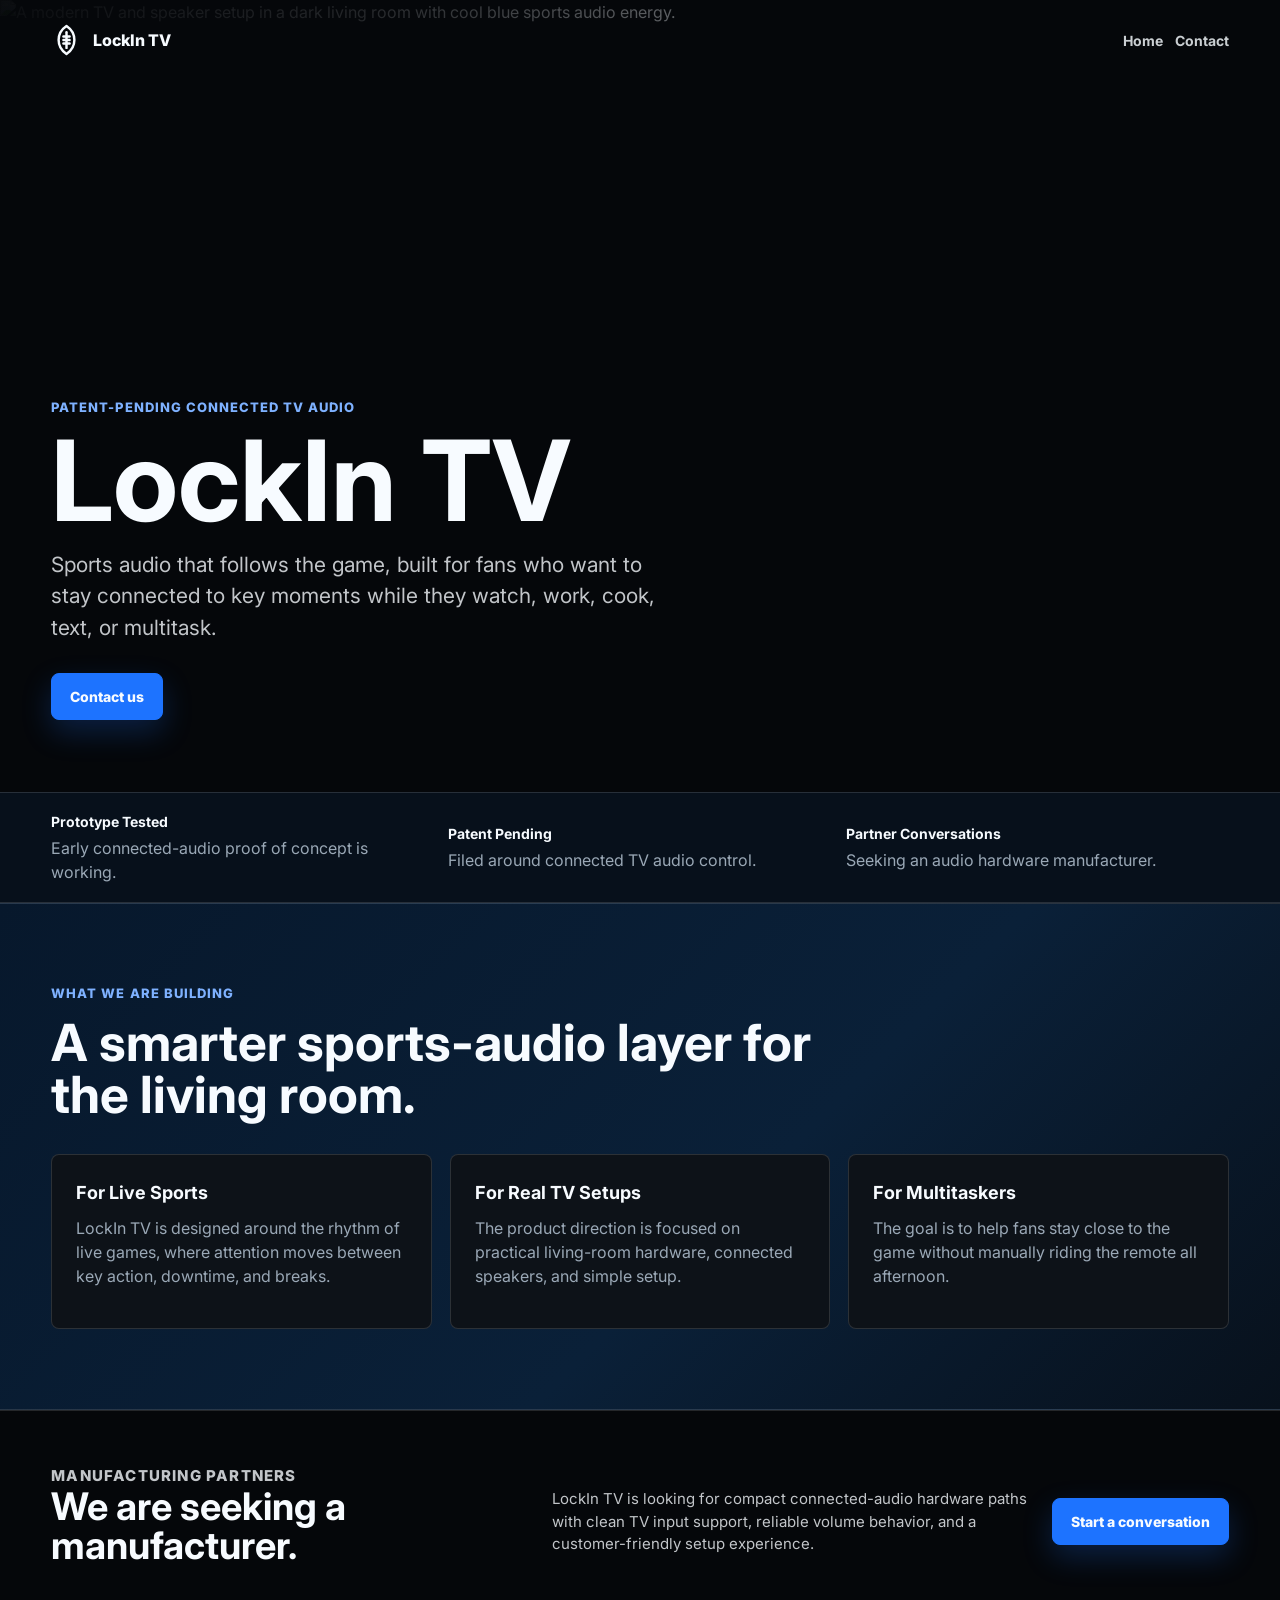
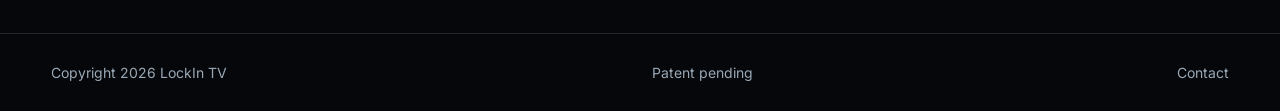
==== index.html @ 14f1bd84 "Add files via upload" ====
﻿<!doctype html>
<html lang="en">
<head>
  <meta charset="utf-8">
  <meta name="viewport" content="width=device-width, initial-scale=1">
  <meta name="description" content="LockIn TV is building patent-pending connected TV audio technology for live sports fans.">
  <title>LockIn TV | Sports Audio That Follows The Game</title>
  <link rel="preconnect" href="https://fonts.googleapis.com">
  <link rel="preconnect" href="https://fonts.gstatic.com" crossorigin>
  <link href="https://fonts.googleapis.com/css2?family=Inter:wght@500;600;700;800&display=swap" rel="stylesheet">
  <link rel="stylesheet" href="styles.css">
</head>
<body>
  <header class="site-header">
    <a class="brand" href="index.html" aria-label="LockIn TV home">
      <span class="brand-mark" aria-hidden="true"></span>
      <span>LockIn TV</span>
    </a>
    <nav aria-label="Primary navigation">
      <a href="index.html">Home</a>
      <a href="contact.html">Contact</a>
    </nav>
  </header>

  <main>
    <section class="hero">
      <img class="hero-image" src="assets/lockintv-hero.png" alt="A modern TV and speaker setup in a dark living room with cool blue sports audio energy.">
      <div class="hero-shade"></div>
      <div class="hero-content">
        <p class="eyebrow">Patent-pending connected TV audio</p>
        <h1>LockIn TV</h1>
        <p class="hero-copy">Sports audio that follows the game, built for fans who want to stay connected to key moments while they watch, work, cook, text, or multitask.</p>
        <div class="hero-actions">
          <a class="button primary" href="contact.html">Contact us</a>
        </div>
      </div>
    </section>

    <section class="status-strip" aria-label="Company status">
      <div>
        <strong>Prototype Tested</strong>
        <span>Early connected-audio proof of concept is working.</span>
      </div>
      <div>
        <strong>Patent Pending</strong>
        <span>Filed around connected TV audio control.</span>
      </div>
      <div>
        <strong>Partner Conversations</strong>
        <span>Seeking an audio hardware manufacturer.</span>
      </div>
    </section>

    <section class="section">
      <div class="section-heading">
        <p class="eyebrow">What We Are Building</p>
        <h2>A smarter sports-audio layer for the living room.</h2>
      </div>
      <div class="feature-grid">
        <article>
          <h3>For Live Sports</h3>
          <p>LockIn TV is designed around the rhythm of live games, where attention moves between key action, downtime, and breaks.</p>
        </article>
        <article>
          <h3>For Real TV Setups</h3>
          <p>The product direction is focused on practical living-room hardware, connected speakers, and simple setup.</p>
        </article>
        <article>
          <h3>For Multitaskers</h3>
          <p>The goal is to help fans stay close to the game without manually riding the remote all afternoon.</p>
        </article>
      </div>
    </section>

    <section class="partner-band">
      <div>
        <p class="eyebrow">Manufacturing Partners</p>
        <h2>We are seeking a manufacturer.</h2>
      </div>
      <p>LockIn TV is looking for compact connected-audio hardware paths with clean TV input support, reliable volume behavior, and a customer-friendly setup experience.</p>
      <a class="button primary" href="contact.html">Start a conversation</a>
    </section>
  </main>

  <footer class="site-footer">
    <span>Copyright 2026 LockIn TV</span>
    <span>Patent pending</span>
    <a href="contact.html">Contact</a>
  </footer>
</body>
</html>
---- styles.css ----
:root {
  --black: #05070a;
  --panel: #0d1218;
  --panel-2: #111923;
  --white: #f7fbff;
  --muted: #9aa8b6;
  --line: rgba(255,255,255,0.13);
  --blue: #1d73ff;
  --navy: #07182c;
  --navy-2: #0b2a4b;
  --shadow: rgba(0, 0, 0, 0.38);
}

* {
  box-sizing: border-box;
}

html {
  background: var(--black);
  color: var(--white);
  font-family: Inter, system-ui, -apple-system, BlinkMacSystemFont, "Segoe UI", sans-serif;
  line-height: 1.5;
}

body {
  margin: 0;
  min-width: 320px;
  background: var(--black);
  overflow-x: hidden;
}

a {
  color: inherit;
  text-decoration: none;
}

.site-header {
  position: absolute;
  top: 0;
  left: 0;
  right: 0;
  z-index: 10;
  display: flex;
  align-items: center;
  justify-content: space-between;
  gap: 20px;
  padding: 22px clamp(18px, 4vw, 56px);
}

.site-header.solid {
  position: relative;
  background: rgba(5, 7, 10, 0.94);
  border-bottom: 1px solid var(--line);
}

.brand,
nav {
  display: flex;
  align-items: center;
  gap: 12px;
}

.brand {
  font-weight: 800;
  letter-spacing: 0;
}

.brand-mark {
  display: grid;
  place-items: center;
  width: 30px;
  height: 36px;
  position: relative;
  border: 0;
  background: transparent;
  color: var(--white);
}

.brand-mark::before {
  content: "";
  position: absolute;
  width: 22px;
  height: 32px;
  background: currentColor;
  -webkit-mask: url("data:image/svg+xml,%3Csvg xmlns='http://www.w3.org/2000/svg' viewBox='0 0 24 36' fill='none' stroke='black' stroke-width='2.8' stroke-linecap='round' stroke-linejoin='round'%3E%3Cpath d='M12 2C6 6 3 12 3 18s3 12 9 16c6-4 9-10 9-16S18 6 12 2Z'/%3E%3Cpath d='M12 9v18'/%3E%3Cpath d='M8.5 14h7'/%3E%3Cpath d='M8.5 18h7'/%3E%3Cpath d='M8.5 22h7'/%3E%3C/svg%3E") center / contain no-repeat;
  mask: url("data:image/svg+xml,%3Csvg xmlns='http://www.w3.org/2000/svg' viewBox='0 0 24 36' fill='none' stroke='black' stroke-width='2.8' stroke-linecap='round' stroke-linejoin='round'%3E%3Cpath d='M12 2C6 6 3 12 3 18s3 12 9 16c6-4 9-10 9-16S18 6 12 2Z'/%3E%3Cpath d='M12 9v18'/%3E%3Cpath d='M8.5 14h7'/%3E%3Cpath d='M8.5 18h7'/%3E%3Cpath d='M8.5 22h7'/%3E%3C/svg%3E") center / contain no-repeat;
}

.brand-mark::after {
  content: none;
}

nav a {
  color: rgba(247, 251, 255, 0.82);
  font-size: 14px;
  font-weight: 700;
}

nav a:hover {
  color: var(--white);
}

.hero {
  position: relative;
  min-height: 88vh;
  display: grid;
  align-items: end;
  padding: 120px clamp(18px, 4vw, 56px) 72px;
  overflow: hidden;
}

.hero-image,
.hero-shade {
  position: absolute;
  inset: 0;
  width: 100%;
  height: 100%;
}

.hero-image {
  object-fit: cover;
}

.hero-shade {
  background:
    linear-gradient(90deg, rgba(5,7,10,0.96) 0%, rgba(5,7,10,0.82) 28%, rgba(5,7,10,0.2) 72%, rgba(5,7,10,0.5) 100%),
    linear-gradient(0deg, rgba(5,7,10,0.98) 0%, rgba(5,7,10,0.1) 42%, rgba(5,7,10,0.32) 100%);
}

.hero-content {
  position: relative;
  width: 100%;
  max-width: 690px;
  min-width: 0;
}

.eyebrow {
  margin: 0 0 12px;
  color: #7eb1ff;
  font-size: 13px;
  font-weight: 800;
  letter-spacing: 0.08em;
  text-transform: uppercase;
}

h1,
h2,
h3,
p {
  margin-top: 0;
}

h1 {
  margin-bottom: 18px;
  font-size: clamp(56px, 9vw, 112px);
  line-height: 0.9;
  letter-spacing: 0;
}

h2 {
  margin-bottom: 14px;
  font-size: clamp(30px, 4vw, 56px);
  line-height: 1.02;
  letter-spacing: 0;
}

h3 {
  margin-bottom: 10px;
  font-size: 18px;
}

.hero-copy,
.contact-hero p,
.partner-band p,
.contact-aside p,
.contact-card p {
  color: rgba(247, 251, 255, 0.78);
  font-size: clamp(17px, 2vw, 21px);
}

.hero-copy {
  width: 100%;
  max-width: 620px;
  margin-bottom: 30px;
  overflow-wrap: break-word;
}

.hero-actions,
.status-strip,
.partner-band,
.site-footer {
  display: flex;
  align-items: center;
  gap: 14px;
  flex-wrap: wrap;
}

.button {
  display: inline-flex;
  align-items: center;
  justify-content: center;
  min-height: 46px;
  padding: 12px 18px;
  border-radius: 8px;
  border: 1px solid rgba(255,255,255,0.18);
  font-weight: 800;
  font-size: 14px;
}

.button.primary {
  background: var(--blue);
  color: var(--white);
  border-color: var(--blue);
  box-shadow: 0 12px 30px rgba(29, 115, 255, 0.23);
}

.button.secondary {
  background: rgba(255,255,255,0.07);
  color: var(--white);
}

.status-strip {
  padding: 18px clamp(18px, 4vw, 56px);
  background: #07101b;
  border-top: 1px solid var(--line);
  border-bottom: 1px solid var(--line);
}

.status-strip div {
  flex: 1 1 220px;
  display: grid;
  gap: 4px;
  min-width: 0;
}

.status-strip strong {
  font-size: 14px;
}

.status-strip span,
.feature-grid p,
.form-note,
dd {
  color: var(--muted);
}

.section {
  padding: 80px clamp(18px, 4vw, 56px);
  background: linear-gradient(135deg, #07182c 0%, #0a2038 58%, #08111c 100%);
  border-top: 1px solid var(--line);
  border-bottom: 1px solid var(--line);
}

.section-heading {
  width: min(780px, 100%);
  margin-bottom: 34px;
  min-width: 0;
}

.feature-grid {
  display: grid;
  grid-template-columns: repeat(3, minmax(0, 1fr));
  gap: 18px;
}

.feature-grid article,
.contact-card,
.contact-aside {
  border: 1px solid var(--line);
  background: var(--panel);
  border-radius: 8px;
  padding: 24px;
}

.partner-band {
  justify-content: space-between;
  padding: 54px clamp(18px, 4vw, 56px);
  background: var(--black);
  border-top: 1px solid var(--line);
  border-bottom: 1px solid var(--line);
}

.partner-band div,
.partner-band p {
  flex: 1 1 280px;
  min-width: 0;
}

.partner-band p {
  max-width: 620px;
  margin-bottom: 0;
  font-size: 15px;
}

.partner-band h2 {
  max-width: 520px;
  font-size: clamp(24px, 3vw, 38px);
}

.site-footer {
  justify-content: space-between;
  padding: 28px clamp(18px, 4vw, 56px);
  color: var(--muted);
  font-size: 14px;
}

.site-footer a:hover {
  color: var(--white);
}

.contact-main {
  min-height: calc(100vh - 92px);
  background:
    radial-gradient(circle at top right, rgba(29, 115, 255, 0.18), transparent 34%),
    var(--black);
}

.contact-hero {
  padding: 58px clamp(18px, 4vw, 56px) 24px;
}

.contact-hero h1 {
  margin-bottom: 10px;
  font-size: clamp(36px, 5vw, 62px);
}

.contact-card h2,
.contact-aside h2 {
  font-size: clamp(24px, 3vw, 36px);
}

.contact-card p,
.contact-aside p,
.contact-hero p,
.form-note,
dd {
  font-size: 15px;
}

.contact-layout {
  display: grid;
  grid-template-columns: minmax(0, 760px);
  gap: 20px;
  padding: 0 clamp(18px, 4vw, 56px) 80px;
}

form {
  display: grid;
  gap: 12px;
  margin-top: 20px;
}

label {
  color: var(--white);
  font-size: 12px;
  font-weight: 800;
}

input,
textarea {
  width: 100%;
  border: 1px solid rgba(255,255,255,0.16);
  background: #070c12;
  color: var(--white);
  border-radius: 8px;
  padding: 13px 14px;
  font: inherit;
}

textarea {
  resize: vertical;
}

input:focus,
textarea:focus {
  outline: 2px solid rgba(29, 115, 255, 0.55);
  border-color: rgba(29, 115, 255, 0.9);
}

.contact-aside dl {
  display: grid;
  gap: 18px;
  margin: 24px 0 0;
}

dt {
  color: var(--white);
  font-size: 13px;
  font-weight: 800;
  margin-bottom: 3px;
}

dd {
  margin: 0;
}

dd a,
.form-note a {
  color: #9fc4ff;
}

@media (max-width: 820px) {
  .site-header {
    align-items: flex-start;
    padding-top: 18px;
  }

  .hero {
    min-height: 760px;
    padding-top: 110px;
    padding-bottom: 44px;
  }

  .hero-shade {
    background:
      linear-gradient(90deg, rgba(5,7,10,0.98) 0%, rgba(5,7,10,0.74) 72%, rgba(5,7,10,0.68) 100%),
      linear-gradient(0deg, rgba(5,7,10,0.98) 0%, rgba(5,7,10,0.25) 50%, rgba(5,7,10,0.45) 100%);
  }

  .feature-grid,
  .contact-layout {
    grid-template-columns: 1fr;
  }

  .partner-band {
    align-items: flex-start;
  }
}

@media (max-width: 520px) {
  main,
  section,
  .hero,
  .contact-main,
  .contact-layout,
  .contact-card,
  .contact-aside {
    max-width: 100vw;
  }

  .site-header,
  nav,
  .hero-actions,
  .status-strip,
  .site-footer {
    align-items: stretch;
  }

  .site-header {
    flex-direction: column;
  }

  nav {
    width: 100%;
    justify-content: flex-start;
    gap: 22px;
  }

  .hero {
    min-height: 720px;
  }

  .hero-content {
    width: min(320px, calc(100vw - 40px));
    max-width: min(320px, calc(100vw - 40px));
  }

  h1 {
    font-size: clamp(44px, 13vw, 56px);
  }

  .hero-copy,
  .contact-hero p,
  .partner-band p,
  .contact-aside p,
  .contact-card p {
    font-size: 16px;
    width: 100%;
    max-width: 100%;
    overflow-wrap: break-word;
  }

  .hero-copy,
  .hero-actions {
    width: min(320px, calc(100vw - 40px));
    max-width: min(320px, calc(100vw - 40px));
  }

  .contact-layout {
    width: min(350px, calc(100vw - 40px));
    max-width: min(350px, calc(100vw - 40px));
    margin: 0 20px;
    padding-left: 0;
    padding-right: 0;
  }

  .contact-hero {
    width: min(350px, calc(100vw - 40px));
    max-width: min(350px, calc(100vw - 40px));
    margin: 0 20px;
    padding-left: 0;
    padding-right: 0;
  }

  .contact-card,
  .contact-aside {
    width: 100%;
    padding: 24px;
  }

  .contact-card h2,
  .contact-aside h2 {
    font-size: 28px;
  }

  .button {
    width: 100%;
  }

  .status-strip {
    flex-direction: column;
  }
}
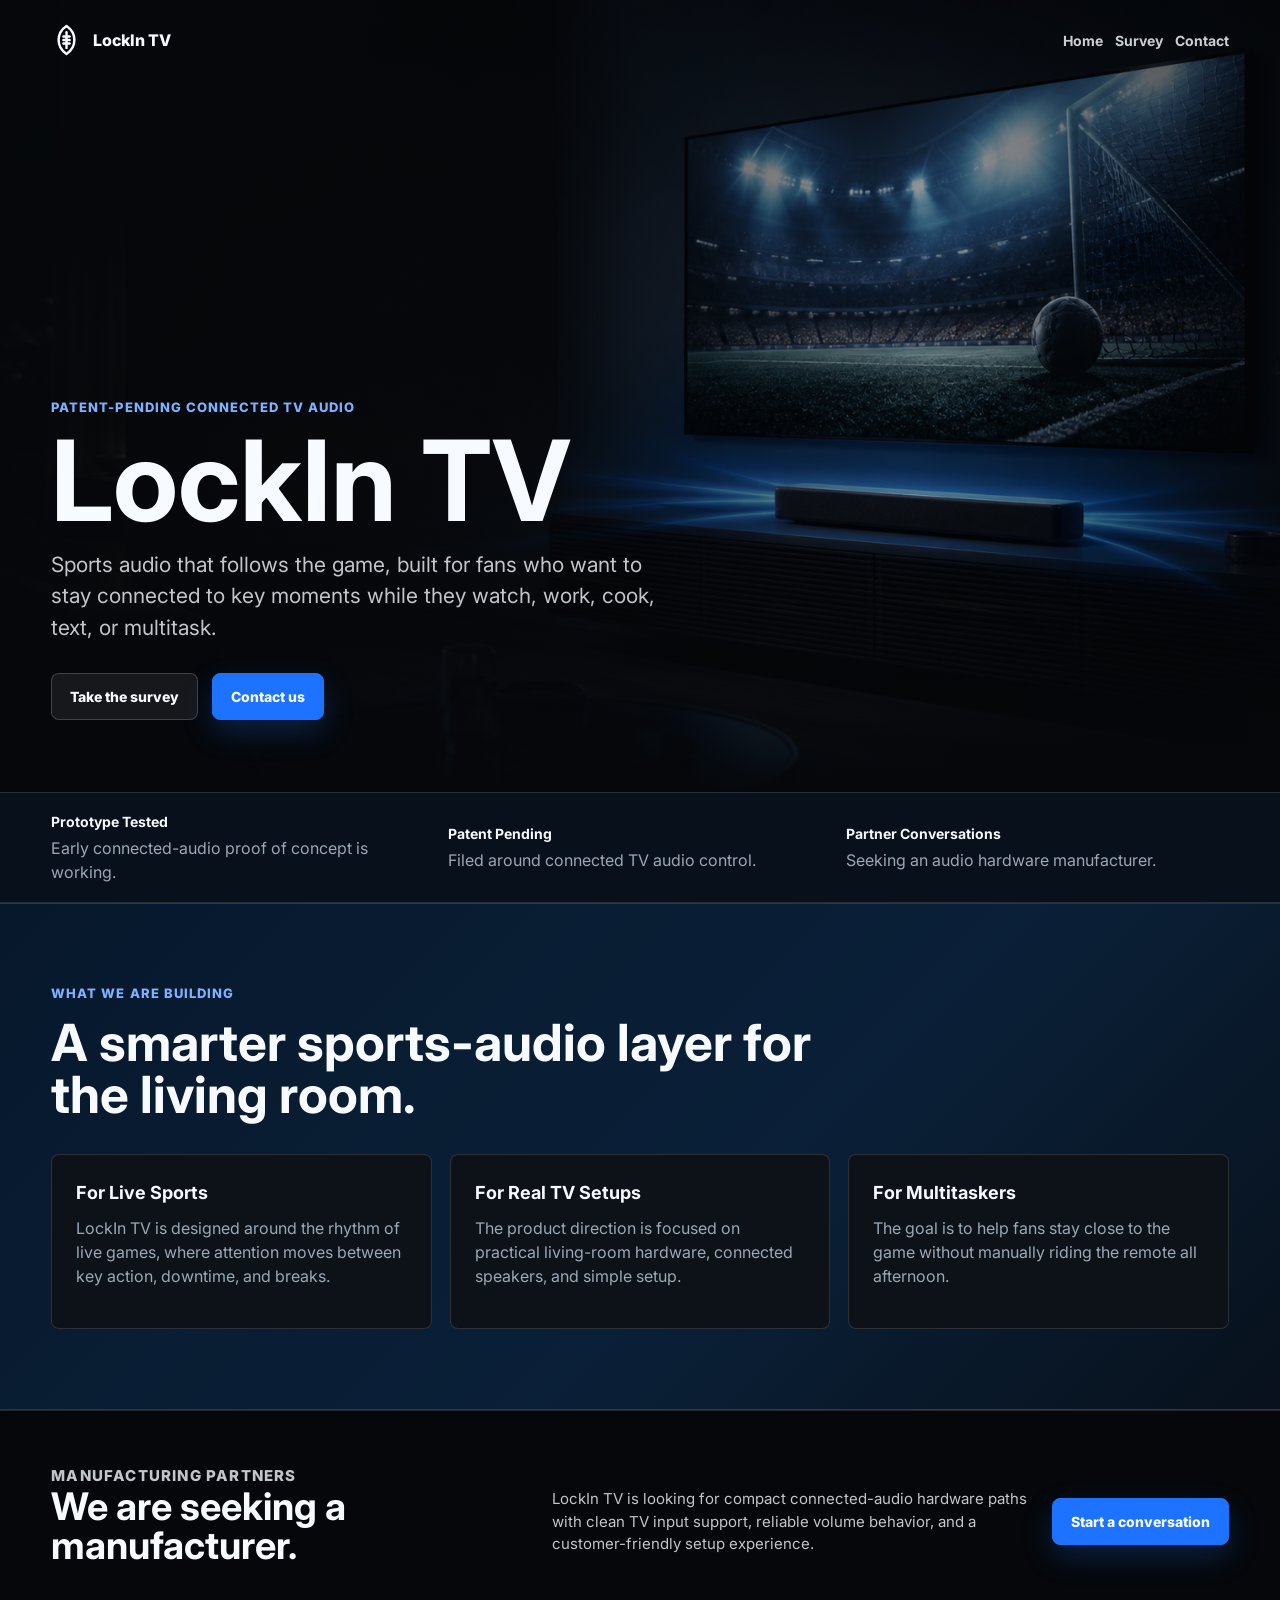
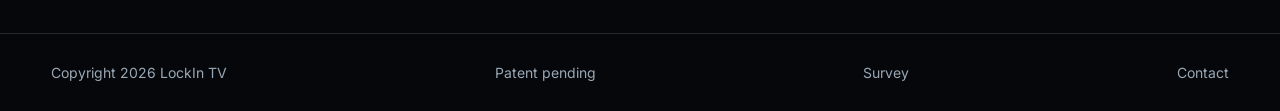
==== commit 62add239: "Add survey page and hero asset" ====
--- a/index.html
+++ b/index.html
@@ -18,19 +18,21 @@
     </a>
     <nav aria-label="Primary navigation">
       <a href="index.html">Home</a>
+      <a href="survey.html">Survey</a>
       <a href="contact.html">Contact</a>
     </nav>
   </header>
 
   <main>
     <section class="hero">
-      <img class="hero-image" src="assets/lockintv-hero.png" alt="A modern TV and speaker setup in a dark living room with cool blue sports audio energy.">
+      <img class="hero-image" src="assets/lockintv-hero.png" alt="" aria-hidden="true" onerror="this.classList.add('is-missing')">
       <div class="hero-shade"></div>
       <div class="hero-content">
         <p class="eyebrow">Patent-pending connected TV audio</p>
         <h1>LockIn TV</h1>
         <p class="hero-copy">Sports audio that follows the game, built for fans who want to stay connected to key moments while they watch, work, cook, text, or multitask.</p>
         <div class="hero-actions">
+          <a class="button secondary" href="survey.html">Take the survey</a>
           <a class="button primary" href="contact.html">Contact us</a>
         </div>
       </div>
@@ -85,6 +87,7 @@
   <footer class="site-footer">
     <span>Copyright 2026 LockIn TV</span>
     <span>Patent pending</span>
+    <a href="survey.html">Survey</a>
     <a href="contact.html">Contact</a>
   </footer>
 </body>
--- a/styles.css
+++ b/styles.css
@@ -121,6 +121,10 @@
   object-fit: cover;
 }
 
+.hero-image.is-missing {
+  display: none;
+}
+
 .hero-shade {
   background:
     linear-gradient(90deg, rgba(5,7,10,0.96) 0%, rgba(5,7,10,0.82) 28%, rgba(5,7,10,0.2) 72%, rgba(5,7,10,0.5) 100%),
@@ -315,6 +319,10 @@
     var(--black);
 }
 
+.hidden {
+  display: none !important;
+}
+
 .contact-hero {
   padding: 58px clamp(18px, 4vw, 56px) 24px;
 }
@@ -344,6 +352,136 @@
   padding: 0 clamp(18px, 4vw, 56px) 80px;
 }
 
+.survey-main {
+  min-height: calc(100vh - 92px);
+  background:
+    radial-gradient(circle at top right, rgba(29, 115, 255, 0.16), transparent 34%),
+    linear-gradient(180deg, #05070a 0%, #07101b 100%);
+}
+
+.survey-hero {
+  max-width: 860px;
+  padding: 58px clamp(18px, 4vw, 56px) 36px;
+}
+
+.survey-hero h1 {
+  margin-bottom: 14px;
+  font-size: clamp(36px, 5vw, 68px);
+}
+
+.survey-hero p {
+  color: rgba(247, 251, 255, 0.78);
+  font-size: 17px;
+}
+
+.survey-layout {
+  display: grid;
+  grid-template-columns: minmax(0, 860px);
+  padding: 0 clamp(18px, 4vw, 56px) 80px;
+}
+
+.survey-card {
+  border: 1px solid var(--line);
+  background: var(--panel);
+  border-radius: 8px;
+  padding: clamp(22px, 4vw, 34px);
+}
+
+.survey-heading {
+  margin-bottom: 24px;
+}
+
+.survey-heading h2,
+.survey-card h2 {
+  font-size: clamp(26px, 4vw, 44px);
+}
+
+.survey-heading p,
+.survey-card p {
+  color: var(--muted);
+}
+
+fieldset {
+  display: grid;
+  gap: 10px;
+  margin: 0;
+  padding: 18px;
+  border: 1px solid rgba(255,255,255,0.13);
+  border-radius: 8px;
+  background: #070c12;
+}
+
+legend,
+.scale-question > label {
+  color: var(--white);
+  font-size: 15px;
+  font-weight: 800;
+}
+
+fieldset label,
+.inline-other {
+  display: flex;
+  align-items: center;
+  gap: 10px;
+  color: rgba(247, 251, 255, 0.86);
+  font-size: 14px;
+  font-weight: 600;
+  text-transform: none;
+}
+
+fieldset input[type="radio"],
+fieldset input[type="checkbox"] {
+  width: auto;
+  accent-color: var(--blue);
+}
+
+.inline-other input[type="text"] {
+  min-width: 180px;
+  padding: 9px 10px;
+}
+
+.scale-question {
+  display: grid;
+  gap: 12px;
+  padding: 18px;
+  border: 1px solid rgba(255,255,255,0.13);
+  border-radius: 8px;
+  background: #070c12;
+}
+
+.scale-row {
+  display: grid;
+  grid-template-columns: auto minmax(160px, 1fr) 44px auto;
+  gap: 12px;
+  align-items: center;
+}
+
+.scale-row span {
+  color: var(--muted);
+  font-size: 12px;
+}
+
+.scale-row input {
+  padding: 0;
+  accent-color: var(--blue);
+}
+
+.scale-row output {
+  display: grid;
+  place-items: center;
+  min-height: 36px;
+  border: 1px solid rgba(255,255,255,0.16);
+  border-radius: 8px;
+  background: #0e1621;
+  font-weight: 800;
+}
+
+.field-error {
+  margin: 4px 0 0;
+  color: #ffb8bd;
+  font-size: 13px;
+}
+
 form {
   display: grid;
   gap: 12px;
@@ -418,7 +556,8 @@
   }
 
   .feature-grid,
-  .contact-layout {
+  .contact-layout,
+  .survey-layout {
     grid-template-columns: 1fr;
   }
 
@@ -502,8 +641,26 @@
     padding-right: 0;
   }
 
+  .survey-hero,
+  .survey-layout {
+    width: min(350px, calc(100vw - 40px));
+    max-width: min(350px, calc(100vw - 40px));
+    margin: 0 20px;
+    padding-left: 0;
+    padding-right: 0;
+  }
+
+  .scale-row {
+    grid-template-columns: 1fr 52px;
+  }
+
+  .scale-row span {
+    display: none;
+  }
+
   .contact-card,
-  .contact-aside {
+  .contact-aside,
+  .survey-card {
     width: 100%;
     padding: 24px;
   }
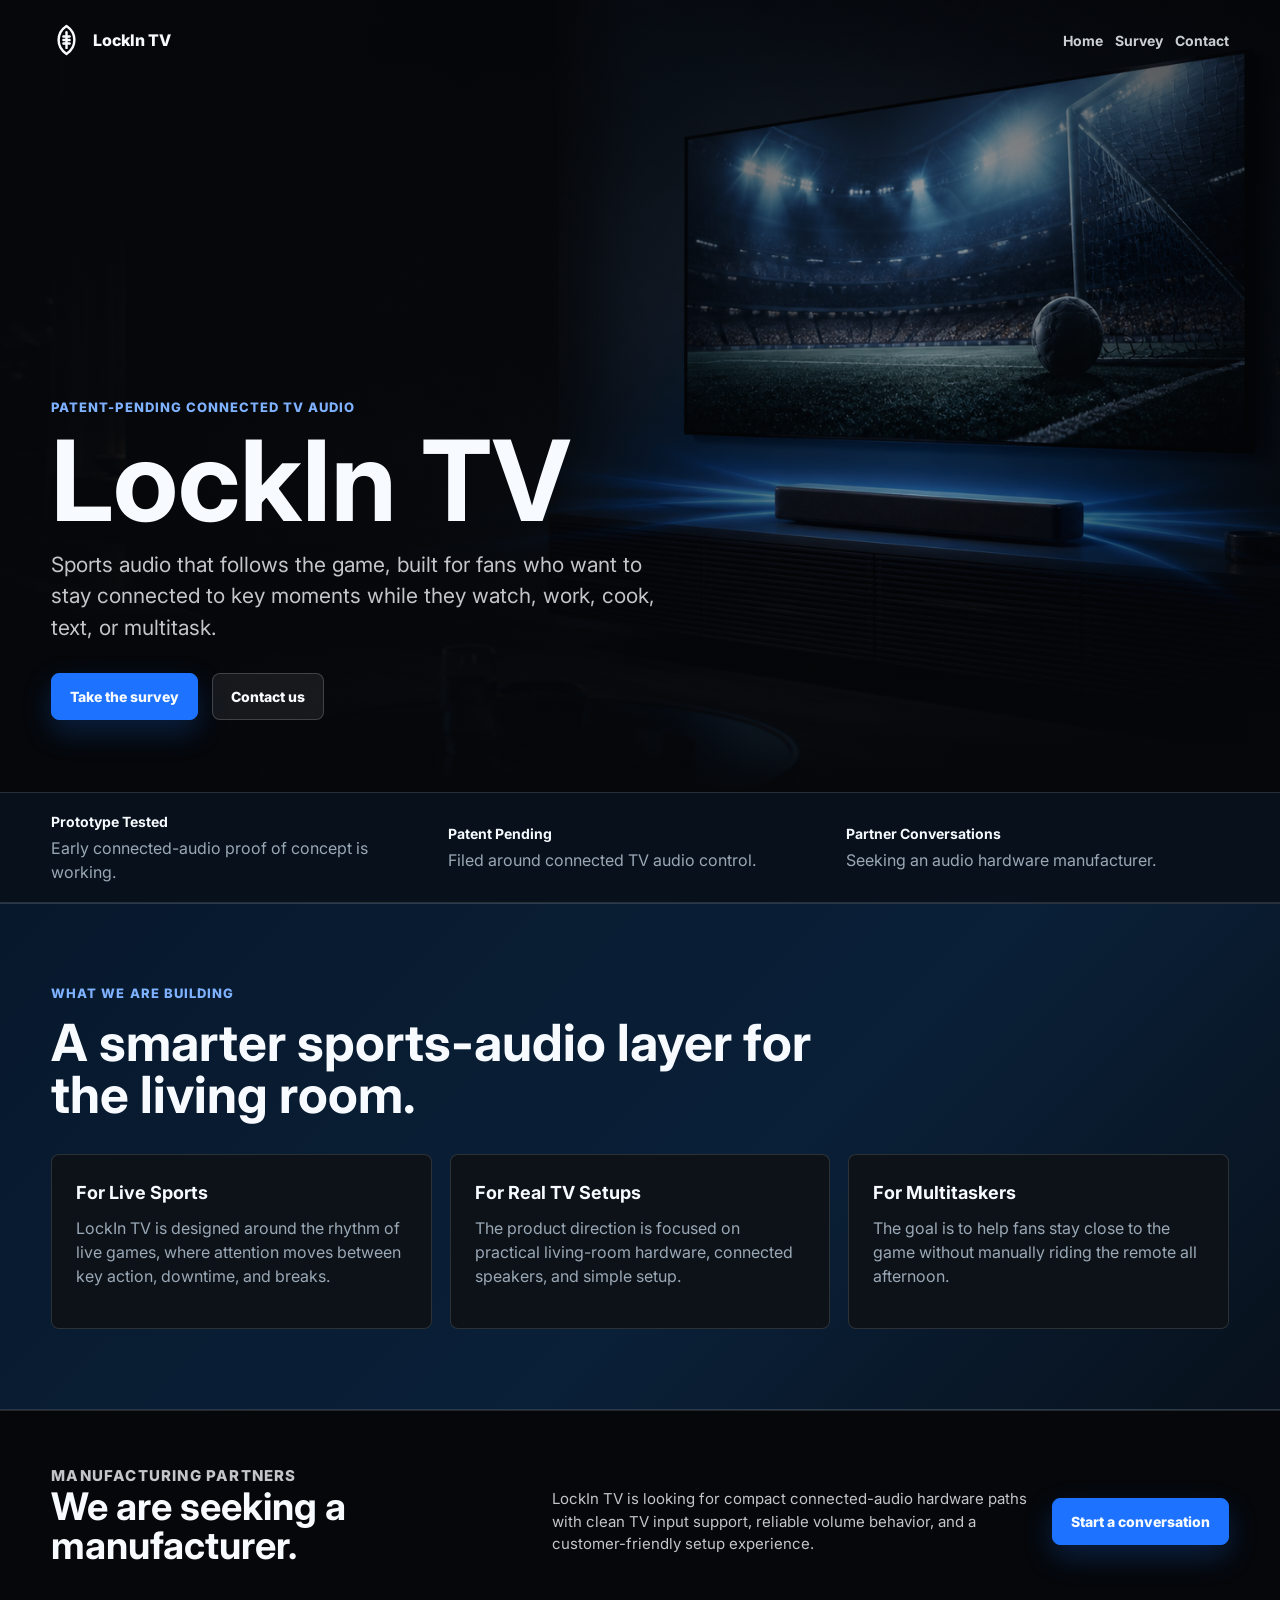
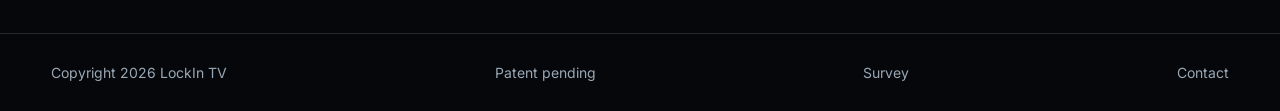
==== commit 171c272c: "Highlight survey giveaway and CTA" ====
--- a/index.html
+++ b/index.html
@@ -32,8 +32,8 @@
         <h1>LockIn TV</h1>
         <p class="hero-copy">Sports audio that follows the game, built for fans who want to stay connected to key moments while they watch, work, cook, text, or multitask.</p>
         <div class="hero-actions">
-          <a class="button secondary" href="survey.html">Take the survey</a>
-          <a class="button primary" href="contact.html">Contact us</a>
+          <a class="button primary" href="survey.html">Take the survey</a>
+          <a class="button secondary" href="contact.html">Contact us</a>
         </div>
       </div>
     </section>
--- a/styles.css
+++ b/styles.css
@@ -401,6 +401,26 @@
   color: var(--muted);
 }
 
+.concept-card {
+  display: grid;
+  gap: 8px;
+  margin: 8px 0;
+  padding: 20px;
+  border: 1px solid rgba(126, 177, 255, 0.28);
+  border-left: 4px solid var(--blue);
+  border-radius: 8px;
+  background: linear-gradient(135deg, rgba(29, 115, 255, 0.16), rgba(7, 12, 18, 0.96));
+}
+
+.concept-card h3 {
+  margin-bottom: 0;
+  font-size: clamp(20px, 3vw, 30px);
+}
+
+.concept-card p:last-child {
+  margin-bottom: 0;
+}
+
 fieldset {
   display: grid;
   gap: 10px;
@@ -435,6 +455,13 @@
   accent-color: var(--blue);
 }
 
+.field-help {
+  margin: -2px 0 4px;
+  color: var(--muted);
+  font-size: 13px;
+  font-weight: 600;
+}
+
 .inline-other input[type="text"] {
   min-width: 180px;
   padding: 9px 10px;
@@ -495,6 +522,7 @@
 }
 
 input,
+select,
 textarea {
   width: 100%;
   border: 1px solid rgba(255,255,255,0.16);
@@ -510,6 +538,7 @@
 }
 
 input:focus,
+select:focus,
 textarea:focus {
   outline: 2px solid rgba(29, 115, 255, 0.55);
   border-color: rgba(29, 115, 255, 0.9);
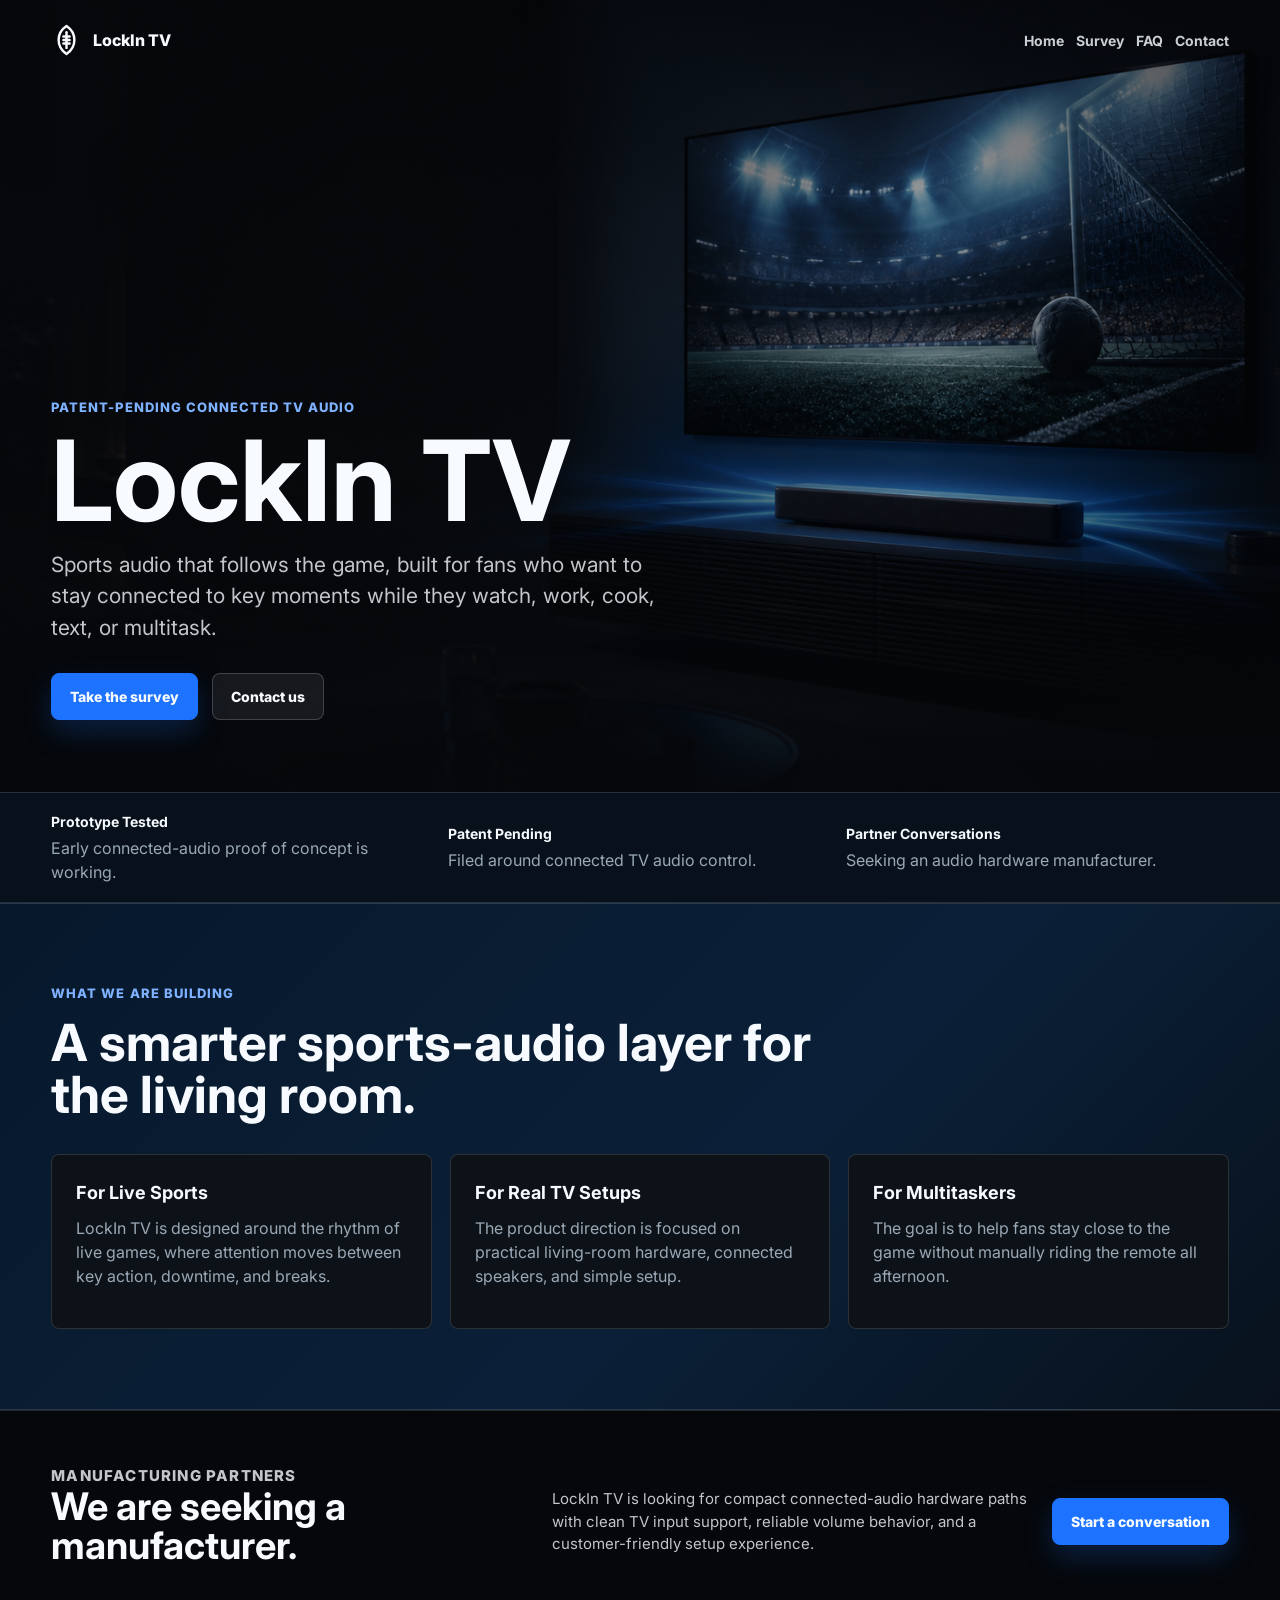
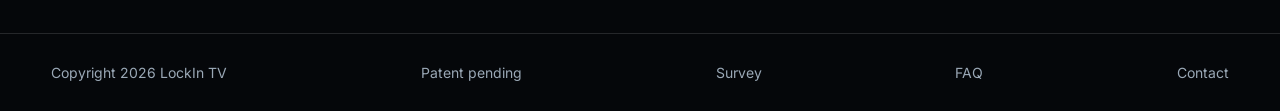
==== commit d196f20d: "Add FAQ page and simplify survey" ====
--- a/index.html
+++ b/index.html
@@ -19,6 +19,7 @@
     <nav aria-label="Primary navigation">
       <a href="index.html">Home</a>
       <a href="survey.html">Survey</a>
+      <a href="faq.html">FAQ</a>
       <a href="contact.html">Contact</a>
     </nav>
   </header>
@@ -88,6 +89,7 @@
     <span>Copyright 2026 LockIn TV</span>
     <span>Patent pending</span>
     <a href="survey.html">Survey</a>
+    <a href="faq.html">FAQ</a>
     <a href="contact.html">Contact</a>
   </footer>
 </body>
--- a/styles.css
+++ b/styles.css
@@ -319,37 +319,70 @@
     var(--black);
 }
 
+.faq-main {
+  min-height: calc(100vh - 92px);
+  background:
+    radial-gradient(circle at top right, rgba(29, 115, 255, 0.16), transparent 34%),
+    linear-gradient(180deg, #05070a 0%, #07101b 100%);
+}
+
 .hidden {
   display: none !important;
 }
 
-.contact-hero {
+.contact-hero,
+.faq-hero {
   padding: 58px clamp(18px, 4vw, 56px) 24px;
 }
 
-.contact-hero h1 {
+.contact-hero h1,
+.faq-hero h1 {
   margin-bottom: 10px;
   font-size: clamp(36px, 5vw, 62px);
 }
 
 .contact-card h2,
-.contact-aside h2 {
+.contact-aside h2,
+.faq-card h2 {
   font-size: clamp(24px, 3vw, 36px);
 }
 
 .contact-card p,
 .contact-aside p,
 .contact-hero p,
+.faq-hero p,
+.faq-card p,
 .form-note,
 dd {
   font-size: 15px;
 }
 
-.contact-layout {
+.contact-layout,
+.faq-layout {
   display: grid;
   grid-template-columns: minmax(0, 760px);
   gap: 20px;
   padding: 0 clamp(18px, 4vw, 56px) 80px;
+}
+
+.faq-layout {
+  grid-template-columns: minmax(0, 860px);
+}
+
+.faq-card {
+  border: 1px solid var(--line);
+  background: var(--panel);
+  border-radius: 8px;
+  padding: 24px;
+}
+
+.faq-card h2 {
+  margin-bottom: 10px;
+}
+
+.faq-card p {
+  margin-bottom: 0;
+  color: var(--muted);
 }
 
 .survey-main {
@@ -374,6 +407,15 @@
   font-size: 17px;
 }
 
+.giveaway-emphasis {
+  color: var(--white);
+  font-weight: 900;
+  text-decoration: underline;
+  text-decoration-color: #ff8a1d;
+  text-decoration-thickness: 2px;
+  text-underline-offset: 3px;
+}
+
 .survey-layout {
   display: grid;
   grid-template-columns: minmax(0, 860px);
@@ -403,7 +445,9 @@
 
 .concept-card {
   display: grid;
-  gap: 8px;
+  grid-template-columns: minmax(0, 1fr) minmax(220px, 300px);
+  gap: 18px;
+  align-items: center;
   margin: 8px 0;
   padding: 20px;
   border: 1px solid rgba(126, 177, 255, 0.28);
@@ -412,6 +456,11 @@
   background: linear-gradient(135deg, rgba(29, 115, 255, 0.16), rgba(7, 12, 18, 0.96));
 }
 
+.concept-copy {
+  display: grid;
+  gap: 8px;
+}
+
 .concept-card h3 {
   margin-bottom: 0;
   font-size: clamp(20px, 3vw, 30px);
@@ -419,6 +468,60 @@
 
 .concept-card p:last-child {
   margin-bottom: 0;
+}
+
+.concept-visual {
+  display: flex;
+  justify-content: center;
+}
+
+.mini-phone {
+  width: 100%;
+  max-width: 286px;
+  display: grid;
+  gap: 12px;
+  padding: 16px;
+  border: 1px solid rgba(255,255,255,0.18);
+  border-radius: 8px;
+  background: #05080d;
+  box-shadow: 0 18px 44px rgba(0,0,0,0.25);
+}
+
+.mini-phone-top {
+  display: flex;
+  justify-content: space-between;
+  gap: 12px;
+  color: var(--muted);
+  font-size: 12px;
+  font-weight: 800;
+}
+
+.mini-phone-top strong {
+  color: var(--white);
+}
+
+.mini-slider-row {
+  display: grid;
+  grid-template-columns: 72px 1fr 32px;
+  gap: 10px;
+  align-items: center;
+  color: rgba(247, 251, 255, 0.9);
+  font-size: 12px;
+  font-weight: 800;
+}
+
+.mini-slider {
+  height: 8px;
+  overflow: hidden;
+  border-radius: 999px;
+  background: rgba(255,255,255,0.15);
+}
+
+.mini-slider span {
+  display: block;
+  height: 100%;
+  border-radius: inherit;
+  background: linear-gradient(90deg, var(--blue), #ff8a1d);
 }
 
 fieldset {
@@ -462,6 +565,18 @@
   font-weight: 600;
 }
 
+.feature-ratings {
+  display: grid;
+  gap: 12px;
+}
+
+.feature-ratings h3 {
+  margin: 0;
+  color: var(--white);
+  font-size: 15px;
+  font-weight: 800;
+}
+
 .inline-other input[type="text"] {
   min-width: 180px;
   padding: 9px 10px;
@@ -586,7 +701,12 @@
 
   .feature-grid,
   .contact-layout,
+  .faq-layout,
   .survey-layout {
+    grid-template-columns: 1fr;
+  }
+
+  .concept-card {
     grid-template-columns: 1fr;
   }
 
@@ -600,9 +720,12 @@
   section,
   .hero,
   .contact-main,
+  .faq-main,
   .contact-layout,
+  .faq-layout,
   .contact-card,
-  .contact-aside {
+  .contact-aside,
+  .faq-card {
     max-width: 100vw;
   }
 
@@ -654,7 +777,8 @@
     max-width: min(320px, calc(100vw - 40px));
   }
 
-  .contact-layout {
+  .contact-layout,
+  .faq-layout {
     width: min(350px, calc(100vw - 40px));
     max-width: min(350px, calc(100vw - 40px));
     margin: 0 20px;
@@ -662,7 +786,8 @@
     padding-right: 0;
   }
 
-  .contact-hero {
+  .contact-hero,
+  .faq-hero {
     width: min(350px, calc(100vw - 40px));
     max-width: min(350px, calc(100vw - 40px));
     margin: 0 20px;
@@ -689,13 +814,15 @@
 
   .contact-card,
   .contact-aside,
+  .faq-card,
   .survey-card {
     width: 100%;
     padding: 24px;
   }
 
   .contact-card h2,
-  .contact-aside h2 {
+  .contact-aside h2,
+  .faq-card h2 {
     font-size: 28px;
   }
 
